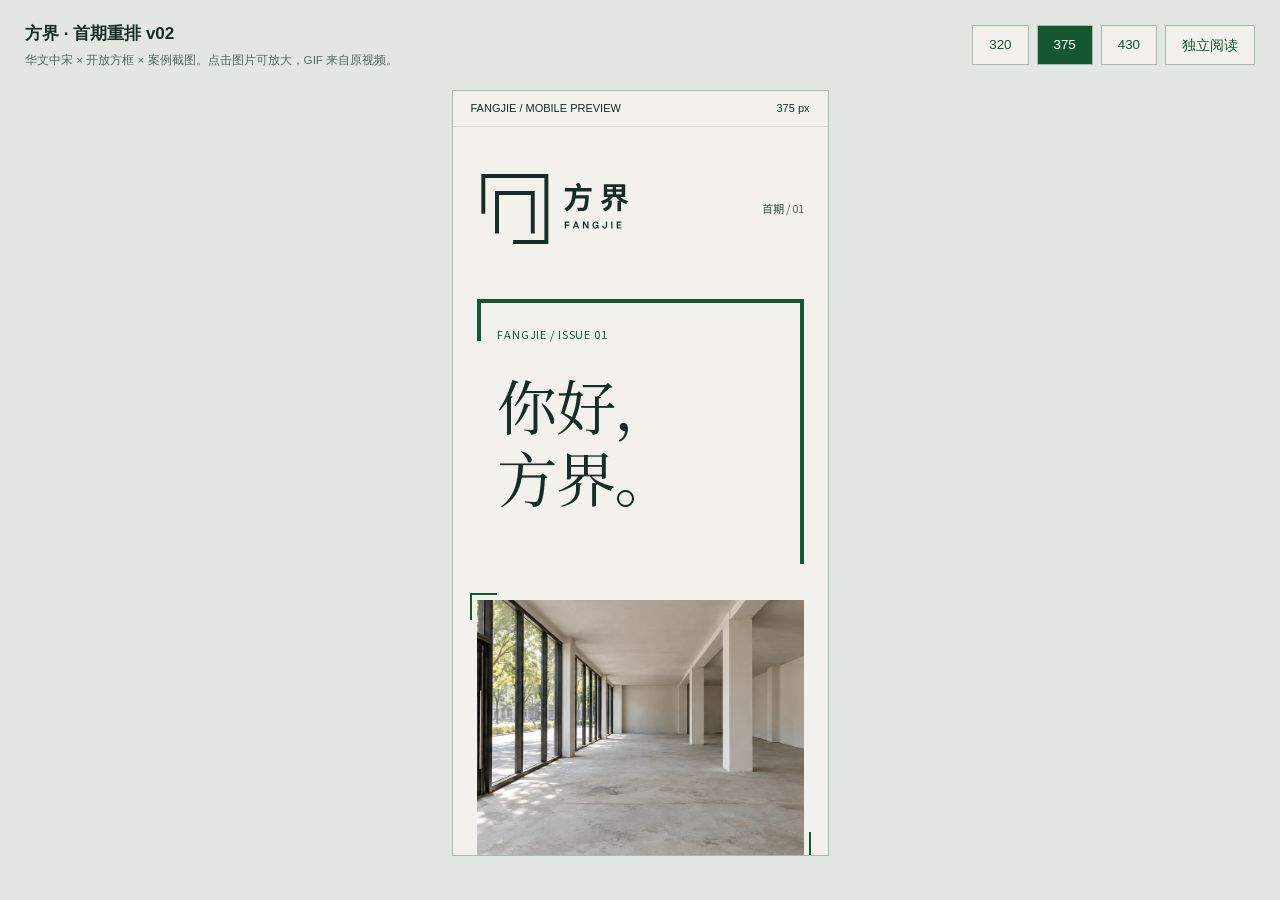
==== index.html @ 1477a2b2 "Publish Fangjie issue 01 review v02" ====
<!doctype html><html lang="zh-CN"><meta charset="utf-8"><meta name="robots" content="noindex,nofollow"><meta name="viewport" content="width=device-width,initial-scale=1"><title>方界首期 · 手机宽度预览</title><style>*{box-sizing:border-box}body{margin:0;background:#e2e8e1;color:#172c26;font:14px/1.6 'Microsoft YaHei',sans-serif}header{padding:20px 25px;display:flex;gap:16px;align-items:center;justify-content:space-between;flex-wrap:wrap}strong{font-size:17px}button,a{color:#155733;border:1px solid #abb8ad;background:#f3f1ec;padding:8px 16px;border-radius:0;cursor:pointer;text-decoration:none}button.active{color:#fff;background:#155733}small{display:block;color:#55675d;margin-top:4px}#shell{box-sizing:content-box;margin:0 auto 28px;width:375px;max-width:calc(100% - 2px);border:1px solid #abb8ad;border-radius:0;overflow:hidden;background:#f3f1ec;box-shadow:none}#device{padding:9px 18px;font-size:11px;border-bottom:1px solid #abb8ad66;display:flex;justify-content:space-between}iframe{display:block;width:100%;height:calc(100dvh - 172px);min-height:400px;border:0}nav{display:flex;gap:8px;flex-wrap:wrap}@media(max-width:480px){header{padding:14px}iframe{height:calc(100dvh - 200px)}#shell{border-radius:0}} </style><body><header><div><strong>方界 · 首期重排 v02</strong><small>华文中宋 × 开放方框 × 案例截图。点击图片可放大，GIF 来自原视频。</small></div><nav><button data-w="320">320</button><button data-w="375" class="active">375</button><button data-w="430">430</button><a href="preview/article.html" target="_blank">独立阅读</a></nav></header><div id="shell"><div id="device"><span>FANGJIE / MOBILE PREVIEW</span><span id="size">375 px</span></div><iframe title="完整文章" src="preview/article.html"></iframe></div><script>document.querySelectorAll('button').forEach(b=>b.onclick=()=>{document.querySelector('#shell').style.width=b.dataset.w+'px';document.querySelector('#size').textContent=b.dataset.w+' px';document.querySelectorAll('button').forEach(x=>x.classList.toggle('active',x===b))});</script></body></html>
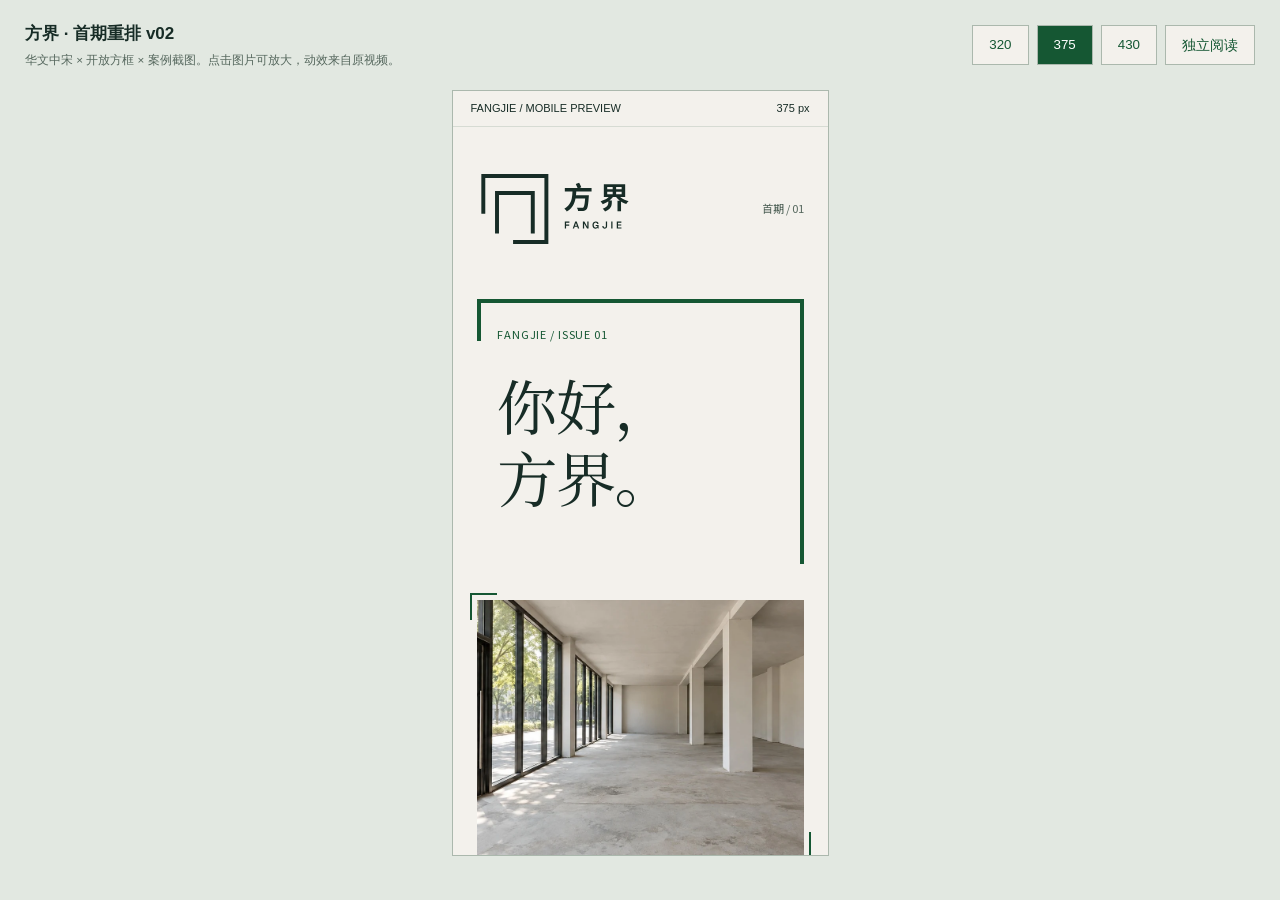
==== commit 33600107: "Optimize mobile preview loading" ====
--- a/index.html
+++ b/index.html
@@ -1 +1 @@
-<!doctype html><html lang="zh-CN"><meta charset="utf-8"><meta name="robots" content="noindex,nofollow"><meta name="viewport" content="width=device-width,initial-scale=1"><title>方界首期 · 手机宽度预览</title><style>*{box-sizing:border-box}body{margin:0;background:#e2e8e1;color:#172c26;font:14px/1.6 'Microsoft YaHei',sans-serif}header{padding:20px 25px;display:flex;gap:16px;align-items:center;justify-content:space-between;flex-wrap:wrap}strong{font-size:17px}button,a{color:#155733;border:1px solid #abb8ad;background:#f3f1ec;padding:8px 16px;border-radius:0;cursor:pointer;text-decoration:none}button.active{color:#fff;background:#155733}small{display:block;color:#55675d;margin-top:4px}#shell{box-sizing:content-box;margin:0 auto 28px;width:375px;max-width:calc(100% - 2px);border:1px solid #abb8ad;border-radius:0;overflow:hidden;background:#f3f1ec;box-shadow:none}#device{padding:9px 18px;font-size:11px;border-bottom:1px solid #abb8ad66;display:flex;justify-content:space-between}iframe{display:block;width:100%;height:calc(100dvh - 172px);min-height:400px;border:0}nav{display:flex;gap:8px;flex-wrap:wrap}@media(max-width:480px){header{padding:14px}iframe{height:calc(100dvh - 200px)}#shell{border-radius:0}} </style><body><header><div><strong>方界 · 首期重排 v02</strong><small>华文中宋 × 开放方框 × 案例截图。点击图片可放大，GIF 来自原视频。</small></div><nav><button data-w="320">320</button><button data-w="375" class="active">375</button><button data-w="430">430</button><a href="preview/article.html" target="_blank">独立阅读</a></nav></header><div id="shell"><div id="device"><span>FANGJIE / MOBILE PREVIEW</span><span id="size">375 px</span></div><iframe title="完整文章" src="preview/article.html"></iframe></div><script>document.querySelectorAll('button').forEach(b=>b.onclick=()=>{document.querySelector('#shell').style.width=b.dataset.w+'px';document.querySelector('#size').textContent=b.dataset.w+' px';document.querySelectorAll('button').forEach(x=>x.classList.toggle('active',x===b))});</script></body></html>+<!doctype html><html lang="zh-CN"><meta charset="utf-8"><meta name="robots" content="noindex,nofollow"><meta name="viewport" content="width=device-width,initial-scale=1"><title>方界首期 · 手机宽度预览</title><style>*{box-sizing:border-box}body{margin:0;background:#e2e8e1;color:#172c26;font:14px/1.6 'Microsoft YaHei',sans-serif}header{padding:20px 25px;display:flex;gap:16px;align-items:center;justify-content:space-between;flex-wrap:wrap}strong{font-size:17px}button,a{color:#155733;border:1px solid #abb8ad;background:#f3f1ec;padding:8px 16px;border-radius:0;cursor:pointer;text-decoration:none}button.active{color:#fff;background:#155733}small{display:block;color:#55675d;margin-top:4px}#shell{box-sizing:content-box;margin:0 auto 28px;width:375px;max-width:calc(100% - 2px);border:1px solid #abb8ad;border-radius:0;overflow:hidden;background:#f3f1ec;box-shadow:none}#device{padding:9px 18px;font-size:11px;border-bottom:1px solid #abb8ad66;display:flex;justify-content:space-between}iframe{display:block;width:100%;height:calc(100dvh - 172px);min-height:400px;border:0}nav{display:flex;gap:8px;flex-wrap:wrap}@media(max-width:480px){header{padding:14px}iframe{height:calc(100dvh - 200px)}#shell{border-radius:0}} </style><script>if(matchMedia('(max-width:600px)').matches){location.replace('preview/article.html?v=mobile03')}</script><body><header><div><strong>方界 · 首期重排 v02</strong><small>华文中宋 × 开放方框 × 案例截图。点击图片可放大，动效来自原视频。</small></div><nav><button data-w="320">320</button><button data-w="375" class="active">375</button><button data-w="430">430</button><a href="preview/article.html?v=mobile03" target="_blank">独立阅读</a></nav></header><div id="shell"><div id="device"><span>FANGJIE / MOBILE PREVIEW</span><span id="size">375 px</span></div><iframe title="完整文章" src="preview/article.html?v=mobile03"></iframe></div><script>document.querySelectorAll('button').forEach(b=>b.onclick=()=>{document.querySelector('#shell').style.width=b.dataset.w+'px';document.querySelector('#size').textContent=b.dataset.w+' px';document.querySelectorAll('button').forEach(x=>x.classList.toggle('active',x===b))});</script></body></html>
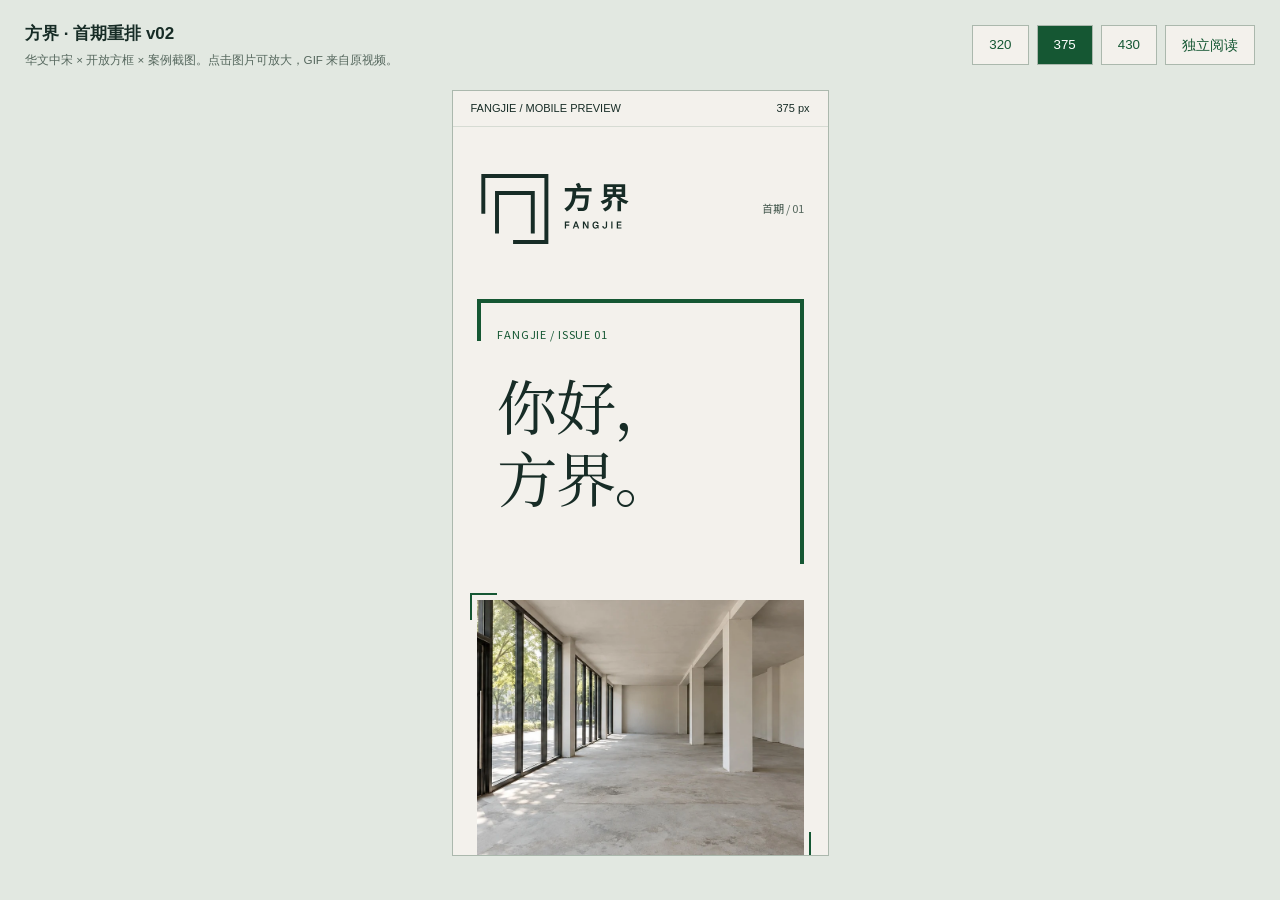
==== commit b265d3f8: "Restore size preview with optimized media" ====
--- a/index.html
+++ b/index.html
@@ -1 +1 @@
-<!doctype html><html lang="zh-CN"><meta charset="utf-8"><meta name="robots" content="noindex,nofollow"><meta name="viewport" content="width=device-width,initial-scale=1"><title>方界首期 · 手机宽度预览</title><style>*{box-sizing:border-box}body{margin:0;background:#e2e8e1;color:#172c26;font:14px/1.6 'Microsoft YaHei',sans-serif}header{padding:20px 25px;display:flex;gap:16px;align-items:center;justify-content:space-between;flex-wrap:wrap}strong{font-size:17px}button,a{color:#155733;border:1px solid #abb8ad;background:#f3f1ec;padding:8px 16px;border-radius:0;cursor:pointer;text-decoration:none}button.active{color:#fff;background:#155733}small{display:block;color:#55675d;margin-top:4px}#shell{box-sizing:content-box;margin:0 auto 28px;width:375px;max-width:calc(100% - 2px);border:1px solid #abb8ad;border-radius:0;overflow:hidden;background:#f3f1ec;box-shadow:none}#device{padding:9px 18px;font-size:11px;border-bottom:1px solid #abb8ad66;display:flex;justify-content:space-between}iframe{display:block;width:100%;height:calc(100dvh - 172px);min-height:400px;border:0}nav{display:flex;gap:8px;flex-wrap:wrap}@media(max-width:480px){header{padding:14px}iframe{height:calc(100dvh - 200px)}#shell{border-radius:0}} </style><script>if(matchMedia('(max-width:600px)').matches){location.replace('preview/article.html?v=mobile03')}</script><body><header><div><strong>方界 · 首期重排 v02</strong><small>华文中宋 × 开放方框 × 案例截图。点击图片可放大，动效来自原视频。</small></div><nav><button data-w="320">320</button><button data-w="375" class="active">375</button><button data-w="430">430</button><a href="preview/article.html?v=mobile03" target="_blank">独立阅读</a></nav></header><div id="shell"><div id="device"><span>FANGJIE / MOBILE PREVIEW</span><span id="size">375 px</span></div><iframe title="完整文章" src="preview/article.html?v=mobile03"></iframe></div><script>document.querySelectorAll('button').forEach(b=>b.onclick=()=>{document.querySelector('#shell').style.width=b.dataset.w+'px';document.querySelector('#size').textContent=b.dataset.w+' px';document.querySelectorAll('button').forEach(x=>x.classList.toggle('active',x===b))});</script></body></html>+<!doctype html><html lang="zh-CN"><meta charset="utf-8"><meta name="robots" content="noindex,nofollow"><meta name="viewport" content="width=device-width,initial-scale=1"><title>方界首期 · 手机宽度预览</title><style>*{box-sizing:border-box}body{margin:0;background:#e2e8e1;color:#172c26;font:14px/1.6 'Microsoft YaHei',sans-serif}header{padding:20px 25px;display:flex;gap:16px;align-items:center;justify-content:space-between;flex-wrap:wrap}strong{font-size:17px}button,a{color:#155733;border:1px solid #abb8ad;background:#f3f1ec;padding:8px 16px;border-radius:0;cursor:pointer;text-decoration:none}button.active{color:#fff;background:#155733}small{display:block;color:#55675d;margin-top:4px}#shell{box-sizing:content-box;margin:0 auto 28px;width:375px;max-width:calc(100% - 2px);border:1px solid #abb8ad;border-radius:0;overflow:hidden;background:#f3f1ec;box-shadow:none}#device{padding:9px 18px;font-size:11px;border-bottom:1px solid #abb8ad66;display:flex;justify-content:space-between}iframe{display:block;width:100%;height:calc(100dvh - 172px);min-height:400px;border:0}nav{display:flex;gap:8px;flex-wrap:wrap}@media(max-width:480px){header{padding:14px}iframe{height:calc(100dvh - 200px)}#shell{border-radius:0}} </style><body><header><div><strong>方界 · 首期重排 v02</strong><small>华文中宋 × 开放方框 × 案例截图。点击图片可放大，GIF 来自原视频。</small></div><nav><button data-w="320">320</button><button data-w="375" class="active">375</button><button data-w="430">430</button><a href="preview/article.html" target="_blank">独立阅读</a></nav></header><div id="shell"><div id="device"><span>FANGJIE / MOBILE PREVIEW</span><span id="size">375 px</span></div><iframe title="完整文章" src="preview/article.html"></iframe></div><script>document.querySelectorAll('button').forEach(b=>b.onclick=()=>{document.querySelector('#shell').style.width=b.dataset.w+'px';document.querySelector('#size').textContent=b.dataset.w+' px';document.querySelectorAll('button').forEach(x=>x.classList.toggle('active',x===b))});</script></body></html>
